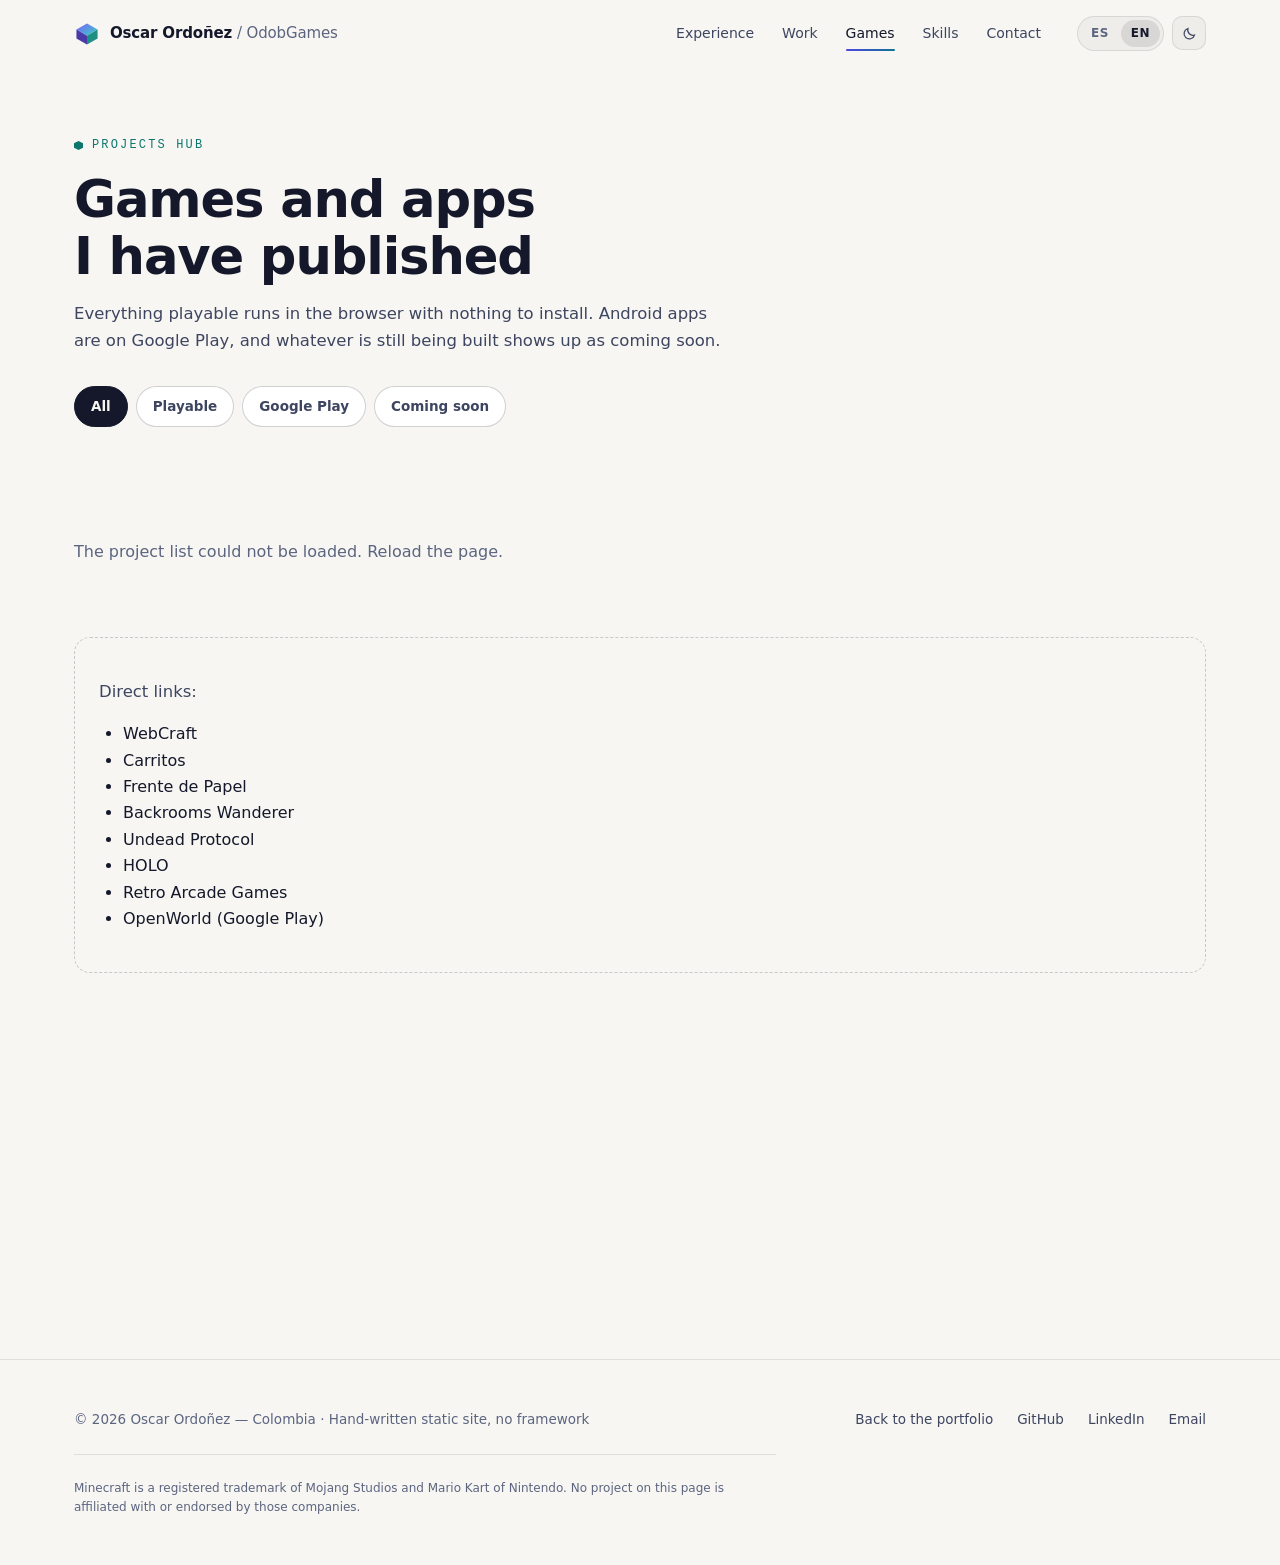
==== juegos/index.html @ a4446d8a "feat: redesign the site (light and dark theme, new hero, experience cards) and add the projects hub" ====
<!doctype html>
<html lang="es">
<head>
<meta charset="utf-8">
<meta name="viewport" content="width=device-width, initial-scale=1, viewport-fit=cover">
<meta name="color-scheme" content="light dark">
<meta name="theme-color" content="#f7f6f2" media="(prefers-color-scheme: light)">
<meta name="theme-color" content="#07080c" media="(prefers-color-scheme: dark)">
<title>Juegos y proyectos — Oscar Ordoñez</title>
<meta name="description" content="Juegos jugables en el navegador, apps de Google Play y proyectos de código abierto de Oscar Ordoñez / OdobGames.">
<link rel="canonical" href="https://odobgames.github.io/Portafolio/juegos/">
<meta property="og:type" content="website">
<meta property="og:title" content="Juegos y proyectos — Oscar Ordoñez">
<meta property="og:description" content="Juegos que corren en el navegador, apps de Google Play y código abierto.">
<meta property="og:image" content="https://odobgames.github.io/Portafolio/assets/img/og.png">
<link rel="icon" href="../assets/img/favicon.svg" type="image/svg+xml">
<link rel="preload" href="../assets/fonts/inter-latin.woff2" as="font" type="font/woff2" crossorigin>
<link rel="preload" href="../assets/fonts/space-grotesk-latin.woff2" as="font" type="font/woff2" crossorigin>
<link rel="stylesheet" href="../assets/css/styles.css">
<script>
  document.documentElement.classList.add('js');
  try { var t = localStorage.getItem('oo-theme'); if (t === 'light' || t === 'dark') document.documentElement.setAttribute('data-theme', t); } catch (e) {}
  setTimeout(function () { if (!document.documentElement.classList.contains('js-ready')) document.documentElement.classList.remove('js'); }, 4000);
</script>
</head>
<body>
<a class="skip-link" href="#main" data-i18n="a11y.skip">Saltar al contenido</a>

<header class="nav is-stuck">
  <div class="shell">
    <a class="brand" href="../" data-i18n-attr="aria-label:a11y.home" aria-label="Oscar Ordoñez — inicio">
      <svg viewBox="0 0 32 32" aria-hidden="true" focusable="false">
        <defs><linearGradient id="bg" x1="0" y1="0" x2="1" y2="1"><stop offset="0" stop-color="#7c5cff"/><stop offset="1" stop-color="#35d6c1"/></linearGradient></defs>
        <path d="M16 3 29 10.5 16 18 3 10.5Z" fill="url(#bg)"/><path d="M3 10.5 16 18v11L3 21.5Z" fill="#4a3aa8"/><path d="M29 10.5 16 18v11l13-7.5Z" fill="#1f8f83"/>
      </svg>
      <span>Oscar Ordoñez <em>/ OdobGames</em></span>
    </a>
    <nav class="nav-links" id="nav-links" aria-label="Principal">
      <a href="../#experiencia" data-i18n="nav.exp">Experiencia</a>
      <a href="../#proyectos" data-i18n="nav.work">Proyectos</a>
      <a href="./" class="is-active" aria-current="page" data-i18n="nav.games">Juegos</a>
      <a href="../#habilidades" data-i18n="nav.skills">Habilidades</a>
      <a href="../#contacto" data-i18n="nav.contact">Contacto</a>
    </nav>
    <div class="nav-tools">
      <div class="lang" role="group" data-i18n-attr="aria-label:a11y.lang" aria-label="Idioma del sitio">
        <button type="button" data-lang="es" aria-pressed="true">ES</button>
        <button type="button" data-lang="en" aria-pressed="false">EN</button>
      </div>
      <button class="icon-btn" type="button" id="theme-toggle" aria-pressed="false"
              data-i18n-attr="aria-label:a11y.theme" aria-label="Modo oscuro">
        <svg class="i-moon" viewBox="0 0 24 24" fill="none" stroke="currentColor" stroke-width="2" aria-hidden="true"><path d="M20 14.5A8.5 8.5 0 0 1 9.5 4 8.5 8.5 0 1 0 20 14.5Z"/></svg>
        <svg class="i-sun" viewBox="0 0 24 24" fill="none" stroke="currentColor" stroke-width="2" aria-hidden="true"><circle cx="12" cy="12" r="4"/><path d="M12 2v2M12 20v2M4.9 4.9l1.4 1.4M17.7 17.7l1.4 1.4M2 12h2M20 12h2M4.9 19.1l1.4-1.4M17.7 6.3l1.4-1.4"/></svg>
      </button>
      <button class="burger" type="button" aria-expanded="false" aria-controls="nav-links"
              data-i18n-attr="aria-label:a11y.menu" aria-label="Abrir menú"><span></span></button>
    </div>
  </div>
</header>

<main id="main">
  <section class="hub-head">
    <div class="shell">
      <p class="eyebrow" data-i18n="hub.eyebrow">Hub de proyectos</p>
      <h1 data-i18n="hub.title">Juegos y apps que he publicado</h1>
      <p class="hub-intro" data-i18n="hub.intro">
        Todo lo jugable corre en el navegador, sin instalar nada. Las apps de Android están en
        Google Play y lo que aún se está construyendo aparece como próximamente.
      </p>
      <div id="hub-filters" class="hub-filters" role="group" aria-label="Filtrar proyectos">
        <button type="button" class="chip" data-filter="all" aria-pressed="true">Todos</button>
        <button type="button" class="chip" data-filter="playable" aria-pressed="false">Jugables</button>
        <button type="button" class="chip" data-filter="store" aria-pressed="false">Google Play</button>
        <button type="button" class="chip" data-filter="coming-soon" aria-pressed="false">Próximamente</button>
      </div>
    </div>
  </section>

  <section class="hub-list">
    <div class="shell">
      <p id="hub-count" class="sr-only" aria-live="polite"></p>
      <ul id="hub-grid" class="hub-grid"></ul>
      <div id="hub-fallback" class="hub-fallback-box" hidden>
        <p class="hub-intro" data-i18n="hub.fallback">Enlaces directos:</p>
        <ul class="hub-fallback">
          <li><a href="https://webcraft-8p8.pages.dev/">WebCraft</a></li>
          <li><a href="https://carritos-bty.pages.dev/">Carritos</a></li>
          <li><a href="https://frente-de-papel.pages.dev/">Frente de Papel</a></li>
          <li><a href="https://backrooms-wanderer.pages.dev/">Backrooms Wanderer</a></li>
          <li><a href="https://undead-protocol.pages.dev/">Undead Protocol</a></li>
          <li><a href="https://holo-incremental.pages.dev/">HOLO</a></li>
          <li><a href="https://odobgames.github.io/Retro-Arcade-Games/">Retro Arcade Games</a></li>
          <li><a href="https://play.google.com/store/apps/details?id=com.odobgames.openworld">OpenWorld (Google Play)</a></li>
        </ul>
      </div>
      <noscript><style>#hub-fallback[hidden] { display: block; }</style></noscript>
    </div>
  </section>
</main>

<footer>
  <div class="shell foot">
    <p data-i18n="footer.left">© 2026 Oscar Ordoñez — Colombia · Sitio estático escrito a mano, sin framework</p>
    <nav class="foot-links" data-i18n-attr="aria-label:a11y.footer" aria-label="Enlaces del pie">
      <a href="../" data-i18n="hub.back">Volver al portafolio</a>
      <a href="https://github.com/OdobGames" target="_blank" rel="noopener noreferrer">GitHub</a>
      <a href="https://www.linkedin.com/in/oscarordonez13" target="_blank" rel="noopener noreferrer">LinkedIn</a>
      <a href="mailto:13odob27@gmail.com" data-i18n="footer.mail">Correo</a>
    </nav>
  </div>
  <div class="shell">
    <p class="legal" data-i18n="hub.legal">
      Minecraft es una marca registrada de Mojang Studios y Mario Kart de Nintendo. Ningún
      proyecto de esta página está afiliado a esas empresas ni cuenta con su respaldo.
    </p>
  </div>
</footer>

<script src="../assets/js/i18n.js" defer></script>
<script src="../assets/js/main.js" defer></script>
<script src="../assets/js/hub.js" defer></script>
</body>
</html>
---- assets/css/styles.css ----
/* =========================================================================
   Oscar Ordoñez — portfolio
   Design tokens first, then layout, then components, then responsive.
   No build step: this file is served as-is by GitHub Pages.
   ========================================================================= */

/* Self-hosted fonts (SIL Open Font License). Latin subset, variable weight. */
@font-face { font-family: 'Inter'; font-style: normal; font-weight: 400 600; font-display: swap; src: url("../fonts/inter-latin.woff2") format("woff2"); unicode-range: U+0000-00FF, U+0131, U+0152-0153, U+02BB-02BC, U+02C6, U+02DA, U+02DC, U+0304, U+0308, U+0329, U+2000-206F, U+20AC, U+2122, U+2191, U+2193, U+2212, U+2215, U+FEFF, U+FFFD; }
@font-face { font-family: 'JetBrains Mono'; font-style: normal; font-weight: 400 500; font-display: swap; src: url("../fonts/jetbrains-mono-latin.woff2") format("woff2"); unicode-range: U+0000-00FF, U+0131, U+0152-0153, U+02BB-02BC, U+02C6, U+02DA, U+02DC, U+0304, U+0308, U+0329, U+2000-206F, U+20AC, U+2122, U+2191, U+2193, U+2212, U+2215, U+FEFF, U+FFFD; }
@font-face { font-family: 'Space Grotesk'; font-style: normal; font-weight: 500 700; font-display: swap; src: url("../fonts/space-grotesk-latin.woff2") format("woff2"); unicode-range: U+0000-00FF, U+0131, U+0152-0153, U+02BB-02BC, U+02C6, U+02DA, U+02DC, U+0304, U+0308, U+0329, U+2000-206F, U+20AC, U+2122, U+2191, U+2193, U+2212, U+2215, U+FEFF, U+FFFD; }

:root {
  color-scheme: light;

  /* Light is the default: a warm paper ground, white cards, deep ink. */
  --bg:            #f7f6f2;
  --surface-1:     #ffffff;
  --surface-2:     #f1efe9;
  --surface-3:     #e9e6de;

  --line:          rgba(20, 24, 38, 0.10);
  --line-strong:   rgba(20, 24, 38, 0.20);

  --tint-1:        rgba(20, 24, 38, 0.035);
  --tint-2:        rgba(20, 24, 38, 0.06);
  --tint-3:        rgba(20, 24, 38, 0.10);

  --text:          #14182a;
  --text-soft:     #3d4560;
  --text-dim:      #5c6580;

  --accent:        #4f46e5;
  --accent-soft:   #4338ca;
  --accent-2:      #0f766e;
  --accent-3:      #b45309;
  --on-accent:     #ffffff;

  --grad: linear-gradient(120deg, #4f46e5 0%, #0e7490 100%);

  --nav-bg:        rgba(247, 246, 242, 0.88);
  --sheet-bg:      rgba(247, 246, 242, 0.98);
  --hero-glow-1:   rgba(79, 70, 229, 0.10);
  --hero-glow-2:   rgba(14, 116, 144, 0.08);
  --shadow-lg:     0 30px 60px -36px rgba(20, 24, 38, 0.35);

  --radius-sm: 10px;
  --radius:    16px;
  --radius-lg: 24px;

  --s1: 4px;  --s2: 8px;  --s3: 12px; --s4: 16px; --s5: 24px;
  --s6: 32px; --s7: 48px; --s8: 64px; --s9: 96px; --s10: 128px;

  --shell: 1180px;
  --nav-h: 68px;

  --ease: cubic-bezier(0.22, 1, 0.36, 1);
  --ease-out: cubic-bezier(0.16, 1, 0.3, 1);

  --font-display: 'Space Grotesk', ui-sans-serif, system-ui, sans-serif;
  --font-body: 'Inter', ui-sans-serif, system-ui, -apple-system, 'Segoe UI', sans-serif;
  --font-mono: 'JetBrains Mono', ui-monospace, SFMono-Regular, Menlo, monospace;
}

@media (prefers-color-scheme: dark) {
  :root:not([data-theme="light"]) {
    color-scheme: dark;
    --bg: #07080c; --surface-1: #0c0e14; --surface-2: #11141c; --surface-3: #171b25;
    --line: rgba(255, 255, 255, 0.08); --line-strong: rgba(255, 255, 255, 0.16);
    --tint-1: rgba(255, 255, 255, 0.035); --tint-2: rgba(255, 255, 255, 0.06); --tint-3: rgba(255, 255, 255, 0.10);
    --text: #e9edf4; --text-soft: #b4bdcc; --text-dim: #8a95a8;
    --accent: #8b6dff; --accent-soft: #a08bff; --accent-2: #35d6c1; --accent-3: #ffb454;
    --on-accent: #06070a;
    --grad: linear-gradient(120deg, #8b6dff 0%, #35d6c1 100%);
    --nav-bg: rgba(7, 8, 12, 0.78); --sheet-bg: rgba(9, 11, 16, 0.97);
    --hero-glow-1: rgba(124, 92, 255, 0.22); --hero-glow-2: rgba(53, 214, 193, 0.14);
    --shadow-lg: 0 40px 80px -40px rgba(0, 0, 0, 0.9);
  }
}

:root[data-theme="dark"] {
  color-scheme: dark;
  --bg: #07080c; --surface-1: #0c0e14; --surface-2: #11141c; --surface-3: #171b25;
  --line: rgba(255, 255, 255, 0.08); --line-strong: rgba(255, 255, 255, 0.16);
  --tint-1: rgba(255, 255, 255, 0.035); --tint-2: rgba(255, 255, 255, 0.06); --tint-3: rgba(255, 255, 255, 0.10);
  --text: #e9edf4; --text-soft: #b4bdcc; --text-dim: #8a95a8;
  --accent: #8b6dff; --accent-soft: #a08bff; --accent-2: #35d6c1; --accent-3: #ffb454;
  --on-accent: #06070a;
  --grad: linear-gradient(120deg, #8b6dff 0%, #35d6c1 100%);
  --nav-bg: rgba(7, 8, 12, 0.78); --sheet-bg: rgba(9, 11, 16, 0.97);
  --hero-glow-1: rgba(124, 92, 255, 0.22); --hero-glow-2: rgba(53, 214, 193, 0.14);
  --shadow-lg: 0 40px 80px -40px rgba(0, 0, 0, 0.9);
}

*, *::before, *::after { box-sizing: border-box; }

html {
  scroll-behavior: smooth;
  scroll-padding-top: calc(var(--nav-h) + 16px);
  -webkit-text-size-adjust: 100%;
}

body {
  margin: 0;
  background: var(--bg);
  color: var(--text);
  font-family: var(--font-body);
  font-size: 16px;
  line-height: 1.65;
  -webkit-font-smoothing: antialiased;
  text-rendering: optimizeLegibility;
  overflow-x: hidden;
}

img, canvas, svg { display: block; max-width: 100%; }
a { color: inherit; text-decoration: none; }
button { font: inherit; color: inherit; }

h1, h2, h3, h4 {
  font-family: var(--font-display);
  font-weight: 600;
  line-height: 1.1;
  letter-spacing: -0.022em;
  margin: 0;
  text-wrap: balance;
}

p { margin: 0; text-wrap: pretty; }

::selection { background: var(--accent); color: var(--on-accent); }

:focus-visible {
  outline: 2px solid var(--accent-2);
  outline-offset: 3px;
  border-radius: 4px;
  /* A dark inner ring, so the outline stays visible even on the accent-2 half
     of a gradient button. */
  box-shadow: 0 0 0 2px var(--bg);
}

/* Screen-reader-only, and the skip link that becomes visible on focus. */
.sr-only {
  position: absolute; width: 1px; height: 1px; padding: 0; margin: -1px;
  overflow: hidden; clip: rect(0 0 0 0); white-space: nowrap; border: 0;
}
.skip-link {
  position: fixed; top: 10px; left: 50%; transform: translateX(-50%) translateY(-200%);
  z-index: 200; background: var(--text); color: var(--bg); padding: 10px 18px;
  border-radius: 999px; font-weight: 600; transition: transform .2s var(--ease);
}
.skip-link:focus { transform: translateX(-50%) translateY(0); }

.shell { width: 100%; max-width: var(--shell); margin: 0 auto; padding: 0 var(--s5); }

/* =========================================================== scroll meter */

.progress {
  position: fixed; inset: 0 0 auto 0; height: 2px; z-index: 120;
  background: var(--grad); transform: scaleX(0); transform-origin: 0 50%;
  will-change: transform;
}

/* ================================================================ header */

.nav {
  position: fixed; inset: 0 0 auto 0; z-index: 100; height: var(--nav-h);
  display: flex; align-items: center;
  transition: background .3s var(--ease), border-color .3s var(--ease), backdrop-filter .3s;
  border-bottom: 1px solid transparent;
}
.nav.is-stuck {
  background: var(--nav-bg);
  backdrop-filter: blur(14px) saturate(160%);
  -webkit-backdrop-filter: blur(14px) saturate(160%);
  border-bottom-color: var(--line);
}
.nav .shell { display: flex; align-items: center; gap: var(--s5); }

.brand { display: flex; align-items: center; gap: 10px; font-family: var(--font-display); font-weight: 600; letter-spacing: -0.01em; }
.brand svg { width: 26px; height: 26px; flex: none; }
.brand span { font-size: 15px; }
.brand em { color: var(--text-dim); font-style: normal; font-weight: 400; }

.nav-links { display: flex; gap: var(--s1); margin-left: auto; }
.nav-links a {
  position: relative; padding: 8px 12px; border-radius: 999px;
  font-size: 14px; color: var(--text-soft);
  transition: color .2s var(--ease), background .2s var(--ease);
}
.nav-links a:hover { color: var(--text); background: var(--tint-2); }
.nav-links a.is-active { color: var(--text); }
.nav-links a.is-active::after {
  content: ''; position: absolute; left: 12px; right: 12px; bottom: 2px;
  height: 2px; border-radius: 2px; background: var(--grad);
}

.nav-tools { display: flex; align-items: center; gap: var(--s2); }

.lang {
  display: flex; padding: 3px; gap: 2px; border: 1px solid var(--line);
  border-radius: 999px; background: var(--tint-1);
}
.lang button {
  border: 0; background: transparent; cursor: pointer; padding: 4px 10px;
  border-radius: 999px; font-size: 12px; font-weight: 600; letter-spacing: .04em;
  color: var(--text-dim); transition: color .2s, background .2s;
}
.lang button[aria-pressed='true'] { background: var(--tint-3); color: var(--text); }
.lang button:hover { color: var(--text); }

.icon-btn {
  display: grid; place-items: center; width: 34px; height: 34px; cursor: pointer;
  border: 1px solid var(--line); border-radius: 10px; background: var(--tint-1);
  color: var(--text-soft); transition: color .2s, border-color .2s, background .2s;
}
.icon-btn:hover { color: var(--text); border-color: var(--line-strong); background: var(--tint-2); }
.icon-btn svg { width: 15px; height: 15px; }
.icon-btn .i-sun { display: none; }
#theme-toggle[aria-pressed='true'] .i-moon { display: none; }
#theme-toggle[aria-pressed='true'] .i-sun { display: block; }



.burger { display: none; }

/* ================================================================ buttons */

.btn {
  display: inline-flex; align-items: center; justify-content: center; gap: 9px;
  padding: 13px 22px; border-radius: 999px; border: 1px solid transparent;
  font-weight: 600; font-size: 14.5px; letter-spacing: -0.005em; cursor: pointer;
  transition: transform .2s var(--ease), box-shadow .3s var(--ease),
              background .25s var(--ease), border-color .25s var(--ease), color .2s;
  white-space: nowrap;
}
.btn svg { width: 17px; height: 17px; flex: none; }
.btn-primary {
  background: var(--grad); color: var(--on-accent);
  box-shadow: 0 10px 28px -14px rgba(79,70,229,.6);
}
.btn-primary:hover { transform: translateY(-2px); box-shadow: 0 16px 34px -14px rgba(79,70,229,.7); }
.btn-ghost { border-color: var(--line-strong); background: var(--tint-1); color: var(--text); }
.btn-ghost:hover { background: var(--tint-3); border-color: var(--line-strong); transform: translateY(-2px); }
.btn-sm { padding: 9px 16px; font-size: 13.5px; }

/* ================================================================== hero */

.hero { position: relative; padding: calc(var(--nav-h) + var(--s8)) 0 var(--s9); overflow: hidden; }
.hero::before {
  content: ''; position: absolute; inset: -20% -10% auto -10%; height: 640px; z-index: 0;
  background:
    radial-gradient(58% 52% at 18% 8%, var(--hero-glow-1), transparent 62%),
    radial-gradient(46% 46% at 86% 20%, var(--hero-glow-2), transparent 64%);
  pointer-events: none;
}
.hero > .shell { position: relative; z-index: 2; }

.hero-grid { display: grid; grid-template-columns: minmax(0, 1.25fr) minmax(0, 0.75fr); gap: var(--s8); align-items: center; }

.badge {
  display: inline-flex; align-items: center; gap: 9px; padding: 6px 14px 6px 10px;
  border: 1px solid rgba(53,214,193,.30); border-radius: 999px;
  background: rgba(53,214,193,.07); color: var(--accent-2);
  font-size: 13px; font-weight: 500; letter-spacing: .01em;
}
.badge .dot { width: 7px; height: 7px; border-radius: 50%; background: var(--accent-2); position: relative; }
.badge .dot::after {
  content: ''; position: absolute; inset: -4px; border-radius: 50%;
  border: 1px solid var(--accent-2); opacity: .55; animation: ping 2.4s var(--ease) infinite;
}
@keyframes ping { 0% { transform: scale(.6); opacity: .7 } 70%,100% { transform: scale(1.6); opacity: 0 } }


.hero h1 {
  margin: var(--s4) 0 0;
  font-size: clamp(2.3rem, 4.6vw, 3.7rem);
  letter-spacing: -0.035em; line-height: 1.05; hyphens: manual;
}
.hero h1 .grad { background: var(--grad); -webkit-background-clip: text; background-clip: text; color: transparent; }
.hero .kicker {
  font-family: var(--font-mono); font-size: 12.5px; letter-spacing: .14em;
  text-transform: uppercase; color: var(--accent-2); margin-top: var(--s5);
}
.hero .lede { margin-top: var(--s5); max-width: 56ch; font-size: clamp(1rem, 1.5vw, 1.12rem); color: var(--text-soft); }
.hero-actions { display: flex; flex-wrap: wrap; align-items: center; gap: var(--s3); margin-top: var(--s6); }
.quiet-link {
  display: inline-flex; align-items: center; gap: 8px; padding: 13px 6px;
  font-family: var(--font-mono); font-size: 13px; color: var(--text-dim);
  transition: color .2s var(--ease);
}
.quiet-link svg { width: 16px; height: 16px; }
.quiet-link:hover { color: var(--text); }

.hero-card {
  padding: var(--s6); border: 1px solid var(--line); border-radius: var(--radius-lg);
  background: var(--surface-1); box-shadow: var(--shadow-lg);
}
.hero-card-title {
  font-family: var(--font-mono); font-size: 12px; font-weight: 500; letter-spacing: .16em;
  text-transform: uppercase; color: var(--text-dim);
}
.facts { margin: var(--s5) 0 0; display: grid; gap: 0; }
.fact { padding: var(--s4) 0; border-top: 1px solid var(--line); }
.fact:first-child { border-top: 0; padding-top: 0; }
.fact dt { font-family: var(--font-display); font-size: 1.18rem; font-weight: 600; letter-spacing: -.02em; }
.fact dd { margin: 2px 0 0; font-size: 13.5px; color: var(--text-soft); line-height: 1.45; }
.hero-card-link {
  display: inline-flex; align-items: center; gap: 8px; margin-top: var(--s5);
  font-weight: 600; font-size: 14px; color: var(--accent-soft);
}
.hero-card-link svg { width: 16px; height: 16px; transition: transform .25s var(--ease); }
.hero-card-link:hover svg { transform: translateX(4px); }

/* ============================================================== sections */

section { position: relative; padding: var(--s9) 0; }
.section-head { max-width: 62ch; margin-bottom: var(--s8); }
.eyebrow {
  display: inline-flex; align-items: center; gap: 9px;
  font-family: var(--font-mono); font-size: 12px; letter-spacing: .18em;
  text-transform: uppercase; color: var(--accent-2); margin-bottom: var(--s4);
}
.eyebrow::before {
  content: ''; width: 9px; height: 9px; flex: none;
  background: var(--accent-2);
  clip-path: polygon(50% 0, 100% 25%, 100% 75%, 50% 100%, 0 75%, 0 25%);
}
.section-head h2 { font-size: clamp(1.9rem, 3.7vw, 2.85rem); }
.section-head p { margin-top: var(--s4); color: var(--text-soft); font-size: 1.03rem; }

.rule { height: 1px; background: linear-gradient(90deg, var(--line-strong), transparent); }

/* ========================================================= flagship work */

.flagship { display: grid; gap: var(--s8); }

.project {
  display: grid; grid-template-columns: 1.05fr 1fr; gap: var(--s7); align-items: center;
  padding: var(--s7); border: 1px solid var(--line); border-radius: var(--radius-lg);
  background: var(--surface-1); position: relative; overflow: hidden;
}
.project--alt { grid-template-columns: 1fr 1.05fr; }
.project--alt .project-media { order: -1; }

.project-status {
  display: inline-flex; align-items: center; gap: 8px; font-size: 12px;
  font-family: var(--font-mono); letter-spacing: .1em; text-transform: uppercase;
  color: var(--accent-2);
}
.project-status .dot { width: 7px; height: 7px; border-radius: 50%; background: var(--accent-2); box-shadow: 0 0 0 4px var(--hero-glow-2); }
.project h3 { font-size: clamp(1.65rem, 3vw, 2.2rem); margin-top: var(--s3); }
.project .hook { margin-top: var(--s2); color: var(--accent-soft); font-weight: 500; }
.project .body { margin-top: var(--s4); color: var(--text-soft); }

.challenges { list-style: none; margin: var(--s6) 0 0; padding: 0; display: grid; gap: var(--s4); }
.challenges li { display: grid; grid-template-columns: auto 1fr; gap: var(--s3); align-items: start; }
.challenges .num {
  width: 26px; height: 26px; display: grid; place-items: center; flex: none;
  border-radius: 8px; background: var(--tint-2); border: 1px solid var(--line);
  font-family: var(--font-mono); font-size: 11.5px; color: var(--accent-2);
}
.challenges b { display: block; font-size: 14.5px; font-weight: 600; }
.challenges p { font-size: 14px; color: var(--text-dim); margin-top: 1px; }

.tags { display: flex; flex-wrap: wrap; gap: 7px; margin-top: var(--s6); }
.tag {
  padding: 5px 11px; border-radius: 999px; border: 1px solid var(--line);
  background: var(--tint-1); font-family: var(--font-mono);
  font-size: 11.5px; color: var(--text-soft); letter-spacing: .02em;
}

.project-actions { display: flex; flex-wrap: wrap; gap: var(--s3); margin-top: var(--s6); }

/* The screenshot sits in a browser-chrome frame so it reads as a running app. */
.project-media { display: flex; flex-direction: column; justify-content: center; }

.project-shot {
  margin: 0; border: 1px solid var(--line-strong); border-radius: var(--radius);
  background: var(--surface-3); overflow: hidden; box-shadow: var(--shadow-lg);
}
.project-shot img { width: 100%; height: auto; aspect-ratio: 16 / 9; object-fit: cover; background: var(--surface-3); }

.project-more { margin-top: var(--s5); border-top: 1px solid var(--line); padding-top: var(--s4); }
.project-more summary {
  cursor: pointer; font-weight: 600; font-size: 14px; color: var(--accent-soft);
  list-style: none; display: inline-flex; align-items: center; gap: 8px;
}
.project-more summary::-webkit-details-marker { display: none; }
.project-more summary::before {
  content: ''; width: 7px; height: 7px; border-right: 2px solid currentColor; border-bottom: 2px solid currentColor;
  transform: rotate(-45deg); transition: transform .2s var(--ease);
}
.project-more[open] summary::before { transform: rotate(45deg); }
.project-more .challenges { margin-top: var(--s4); }

.frame-bar {
  display: flex; align-items: center; gap: 7px; padding: 10px 14px;
  border-bottom: 1px solid var(--line); background: var(--tint-1);
}
.frame-bar i { width: 9px; height: 9px; border-radius: 50%; background: var(--line-strong); }
.frame-bar span {
  margin-left: 8px; font-family: var(--font-mono); font-size: 11.5px; color: var(--text-dim);
  overflow: hidden; text-overflow: ellipsis; white-space: nowrap;
}

.mid-cta {
  display: flex; flex-wrap: wrap; align-items: center; justify-content: space-between;
  gap: var(--s4); margin-top: var(--s8);
  padding: var(--s5) var(--s6); border-radius: var(--radius);
  border: 1px dashed var(--line-strong); background: var(--tint-1);
}
.mid-cta p { color: var(--text-soft); font-size: 15px; }

/* ======================================================== secondary grid */

.grid { display: grid; grid-template-columns: repeat(3, minmax(0, 1fr)); gap: var(--s5); }

.card {
  position: relative; display: flex; flex-direction: column;
  padding: var(--s6); border: 1px solid var(--line); border-radius: var(--radius);
  background: linear-gradient(180deg, var(--surface-1), rgba(12,14,20,.6));
  transition: transform .35s var(--ease), border-color .35s var(--ease), background .35s var(--ease);
  overflow: hidden;
}
.card::before {
  content: ''; position: absolute; inset: 0; opacity: 0; pointer-events: none;
  background: radial-gradient(60% 60% at 50% 0%, rgba(124,92,255,.14), transparent 70%);
  transition: opacity .35s var(--ease);
}
.card:hover { transform: translateY(-4px); border-color: var(--line-strong); }
.card:hover::before { opacity: 1; }
.card-icon {
  width: 40px; height: 40px; border-radius: 11px; display: grid; place-items: center;
  background: var(--tint-2); border: 1px solid var(--line); margin-bottom: var(--s4);
}
.card-icon svg { width: 20px; height: 20px; color: var(--accent-2); }
.card-kind {
  font-family: var(--font-mono); font-size: 11px; letter-spacing: .14em;
  text-transform: uppercase; color: var(--text-dim);
  min-height: 3.3em; /* two lines, so titles line up across the row */
}
.card h3 { font-size: 1.18rem; margin-top: 6px; min-height: 2.2em; }
.card p { margin-top: var(--s3); font-size: 14.5px; color: var(--text-soft); flex: 1; }
.card .link {
  margin-top: var(--s5); display: inline-flex; align-items: center; gap: 7px;
  font-size: 13.5px; font-weight: 600; color: var(--accent-soft);
}
.card .link svg { width: 15px; height: 15px; transition: transform .25s var(--ease); }
.card:hover .link svg { transform: translate(3px, -3px); }

/* ============================================================== skills */

.skills { display: grid; grid-template-columns: repeat(2, minmax(0, 1fr)); gap: var(--s5); }
.skill {
  padding: var(--s6); border: 1px solid var(--line); border-radius: var(--radius);
  background: linear-gradient(180deg, var(--tint-1), transparent);
}
.skill h3 { font-size: 1.05rem; display: flex; align-items: center; gap: 10px; }
.skill h3::before {
  content: ''; width: 10px; height: 10px; flex: none; background: var(--grad);
  clip-path: polygon(50% 0, 100% 25%, 100% 75%, 50% 100%, 0 75%, 0 25%);
}
.skill p { margin-top: var(--s3); font-size: 14px; color: var(--text-dim); }
.skill .tags { margin-top: var(--s4); }

/* ============================================================ trajectory */

.timeline { display: grid; gap: var(--s4); }
.tl-item {
  padding: var(--s6); border: 1px solid var(--line); border-radius: var(--radius);
  background: var(--surface-1); transition: border-color .3s var(--ease), box-shadow .3s var(--ease);
}
.tl-item:hover { border-color: var(--line-strong); box-shadow: var(--shadow-lg); }
@media (min-width: 900px) {
  .tl-item { display: grid; grid-template-columns: 190px minmax(0, 1fr); column-gap: var(--s6); }
  .tl-item .when { grid-row: 1 / span 5; padding-top: 4px; }
}
.tl-item .when {
  font-family: var(--font-mono); font-size: 12px; letter-spacing: .1em;
  text-transform: uppercase; color: var(--accent-2); font-weight: 500;
}
.tl-item h3 { font-size: 1.15rem; margin-top: 4px; }
.tl-item .where { margin-top: 4px; font-size: 14px; color: var(--text-soft); font-weight: 500; }
.tl-item p { margin-top: var(--s3); color: var(--text-soft); font-size: 14.5px; max-width: 68ch; }
.tl-item p.when, .tl-item p.where { margin-top: 0; max-width: none; }
.tl-item p.where { margin-top: 4px; }
.tl-item .tags { margin-top: var(--s4); }
.tl-item i { font-style: italic; color: var(--text); }

.cv-line { margin-top: var(--s6); font-size: 14.5px; color: var(--text-dim); }
.cv-line a { color: var(--accent-soft); font-weight: 600; margin-left: 6px; border-bottom: 1px solid var(--line-strong); }
.cv-line a:hover { color: var(--text); border-bottom-color: var(--accent-2); }

/* =============================================================== contact */

.contact-panel {
  position: relative; overflow: hidden; text-align: center;
  padding: var(--s9) var(--s6); border-radius: var(--radius-lg);
  border: 1px solid var(--line-strong);
  background:
    radial-gradient(70% 120% at 50% 0%, var(--hero-glow-1), transparent 62%),
    linear-gradient(180deg, var(--surface-2), var(--surface-1));
}
.contact-panel h2 { font-size: clamp(2rem, 4.4vw, 3.1rem); }
.contact-panel p { margin: var(--s5) auto 0; max-width: 54ch; color: var(--text-soft); }
.contact-actions { display: flex; flex-wrap: wrap; gap: var(--s3); justify-content: center; margin-top: var(--s7); }
.contact-note { margin-top: var(--s5); font-size: 13px; color: var(--text-dim); }

.copy-mail {
  display: inline-flex; align-items: center; gap: 10px; margin-top: var(--s5);
  padding: 9px 14px; border-radius: 999px; border: 1px dashed var(--line-strong);
  background: transparent; cursor: pointer; font-family: var(--font-mono);
  font-size: 13px; color: var(--text-soft); transition: border-color .25s, color .25s, background .25s;
}
.copy-mail:hover { color: var(--text); border-color: var(--accent-2); background: rgba(53,214,193,.06); }

/* ================================================================ footer */

footer { border-top: 1px solid var(--line); padding: var(--s7) 0; }
.legal {
  margin-top: var(--s5); padding-top: var(--s5); border-top: 1px solid var(--line);
  font-size: 12px; line-height: 1.6; color: var(--text-dim); max-width: 92ch;
}
.foot { display: flex; flex-wrap: wrap; gap: var(--s4); align-items: center; justify-content: space-between; }
.foot p { font-size: 13.5px; color: var(--text-dim); }
.foot-links { display: flex; flex-wrap: wrap; gap: var(--s5); }

/* Store listings under the OdobGames card: three verifiable links, not prose. */
.stores { list-style: none; margin: var(--s4) 0 0; padding: 0; display: flex; flex-wrap: wrap; gap: 6px; }
.stores a {
  display: inline-block; padding: 5px 11px; border-radius: 999px;
  border: 1px solid var(--line); background: var(--tint-1);
  font-size: 12.5px; color: var(--text-soft);
  transition: border-color .2s, color .2s, background .2s;
}
.stores a:hover { color: var(--text); border-color: var(--accent-2); background: rgba(53,214,193,.07); }

.project-status .sep, .project-status .scope { color: var(--text-dim); }
.foot-links a { font-size: 13.5px; color: var(--text-soft); transition: color .2s; }
.foot-links a:hover { color: var(--accent-2); }

.to-top {
  position: fixed; right: 22px; bottom: 22px; z-index: 90;
  width: 44px; height: 44px; display: grid; place-items: center;
  border-radius: 50%; border: 1px solid var(--line-strong);
  background: var(--nav-bg); backdrop-filter: blur(8px); cursor: pointer;
  opacity: 0; transform: translateY(12px); pointer-events: none;
  transition: opacity .3s var(--ease), transform .3s var(--ease), border-color .2s;
}
.to-top.is-on { opacity: 1; transform: none; pointer-events: auto; }
.to-top:hover { border-color: var(--accent-2); }
.to-top svg { width: 18px; height: 18px; }

/* ================================================== scroll-in animation */

.js [data-reveal] {
  opacity: 0; transform: translateY(18px);
  transition: opacity .7s var(--ease-out), transform .7s var(--ease-out);
  transition-delay: var(--delay, 0ms);
}
.js [data-reveal].is-in { opacity: 1; transform: none; }

/* ============================================================ responsive */

@media (max-width: 1024px) {
  .project, .project--alt { grid-template-columns: 1fr; gap: var(--s6); }
  .project--alt .project-media { order: 0; }
  .grid { grid-template-columns: repeat(2, minmax(0, 1fr)); }
  .hero-grid { grid-template-columns: 1fr; gap: var(--s7); }
}

@media (max-width: 780px) {
  :root { --s9: 56px; --s10: 72px; }
  .nav-links {
    position: fixed; inset: var(--nav-h) 0 auto 0; flex-direction: column; gap: 0;
    background: var(--sheet-bg); backdrop-filter: blur(16px);
    border-bottom: 1px solid var(--line); padding: var(--s3) var(--s5) var(--s5);
    transform: translateY(-120%); visibility: hidden;
    transition: transform .35s var(--ease), visibility .35s;
    margin-left: 0;
  }
  .nav-links.is-open { transform: none; visibility: visible; }
  .nav-links a { padding: 13px 4px; font-size: 16px; border-radius: 0; }
  .nav-links a.is-active::after { left: 4px; right: auto; width: 22px; bottom: 8px; }
  .nav .shell { gap: var(--s3); }
  .nav-tools { margin-left: auto; }
  .burger {
    display: grid; place-items: center; width: 40px; height: 40px; cursor: pointer;
    border: 1px solid var(--line); border-radius: 11px; background: var(--tint-1);
  }
  .burger span { display: block; width: 17px; height: 1.5px; background: var(--text); position: relative; transition: background .2s; }
  .burger span::before, .burger span::after {
    content: ''; position: absolute; left: 0; width: 17px; height: 1.5px; background: var(--text);
    transition: transform .28s var(--ease);
  }
  .burger span::before { top: -5.5px; }
  .burger span::after { top: 5.5px; }
  .burger[aria-expanded='true'] span { background: transparent; }
  .burger[aria-expanded='true'] span::before { transform: translateY(5.5px) rotate(45deg); }
  .burger[aria-expanded='true'] span::after { transform: translateY(-5.5px) rotate(-45deg); }
  .nav .btn-primary { display: none; }
  .brand em { display: none; } /* the studio suffix wraps the header on phones */
  .brand span { font-size: 14px; white-space: nowrap; }
  .brand svg { width: 22px; height: 22px; }

  .grid, .skills { grid-template-columns: 1fr; }
  .card-kind, .card h3 { min-height: 0; }
  .project { padding: var(--s5); }
  .hero { padding-top: calc(var(--nav-h) + var(--s7)); }
}

@media (max-width: 460px) {
  .hero-actions .btn { width: 100%; }
}

/* Forced-colors mode drops background images, which would erase a headline
   painted with background-clip: text. Hand it back a real colour. */
@media (forced-colors: active) {
  .hero h1 .grad, .lost h1 span {
    -webkit-text-fill-color: currentColor;
    background: none; color: CanvasText;
  }
  .btn-primary { border-color: ButtonText; }
}

/* Motion is decoration here: when it is unwelcome, remove it entirely rather
   than merely shortening it. */
@media (prefers-reduced-motion: reduce) {
  html { scroll-behavior: auto; }
  *, *::before, *::after {
    animation-duration: .001ms !important; animation-iteration-count: 1 !important;
    transition-duration: .001ms !important; scroll-behavior: auto !important;
  }
  .js [data-reveal] { opacity: 1; transform: none; }
}

/* Printing a portfolio is a real thing recruiters do. */
@media print {
  .nav, .progress, .to-top { display: none !important; }
  body { background: #fff; color: #000; }
  section { padding: 18px 0; break-inside: avoid; }
  .card, .project, .skill { border-color: #ccc; background: none; }
  a[href^='http']::after { content: ' (' attr(href) ')'; font-size: 10px; color: #555; }
}

/* ================================================================== hub */

.hub-head { padding: calc(var(--nav-h) + var(--s8)) 0 var(--s6); }
.hub-head h1 { font-size: clamp(2rem, 4.4vw, 3.2rem); max-width: 22ch; }
.hub-intro { margin-top: var(--s4); color: var(--text-soft); max-width: 62ch; font-size: 1.03rem; }

.hub-filters { display: flex; flex-wrap: wrap; gap: var(--s2); margin-top: var(--s6); }
.chip {
  padding: 8px 16px; border-radius: 999px; border: 1px solid var(--line-strong);
  background: var(--surface-1); color: var(--text-soft); cursor: pointer;
  font-size: 13.5px; font-weight: 600; transition: background .2s, color .2s, border-color .2s;
}
.chip:hover { color: var(--text); border-color: var(--accent); }
.chip[aria-pressed='true'] { background: var(--text); color: var(--bg); border-color: var(--text); }

.hub-list { padding: var(--s6) 0 var(--s9); }
.hub-grid {
  list-style: none; margin: 0; padding: 0;
  display: grid; grid-template-columns: repeat(auto-fill, minmax(min(100%, 320px), 1fr)); gap: var(--s5);
}
.hub-item { display: flex; }
.hub-card {
  display: flex; flex-direction: column; width: 100%; overflow: hidden;
  border: 1px solid var(--line); border-radius: var(--radius); background: var(--surface-1);
  transition: transform .3s var(--ease), box-shadow .3s var(--ease), border-color .3s var(--ease);
}
.hub-card:hover { transform: translateY(-4px); border-color: var(--line-strong); box-shadow: var(--shadow-lg); }
.hub-thumb { width: 100%; height: auto; aspect-ratio: 16 / 9; object-fit: cover; background: var(--surface-3); }
.hub-thumb--blank {
  display: grid; place-items: center;
  background: linear-gradient(135deg, var(--surface-3), var(--surface-2));
}
.hub-thumb--blank span {
  font-family: var(--font-display); font-weight: 700; font-size: 2.4rem; letter-spacing: -.03em; color: var(--text-dim);
}
.hub-body { display: flex; flex-direction: column; flex: 1; padding: var(--s5); }
.hub-status {
  font-family: var(--font-mono); font-size: 11px; letter-spacing: .14em; text-transform: uppercase; color: var(--accent-2);
}
.hub-status--coming-soon { color: var(--accent-3); }
.hub-body h2 { font-size: 1.25rem; margin-top: var(--s2); }
.hub-tagline { margin-top: var(--s2); font-weight: 500; color: var(--accent-soft); font-size: 14.5px; }
.hub-desc { margin-top: var(--s3); font-size: 14px; color: var(--text-soft); flex: 1; }
.hub-body .tags { margin-top: var(--s4); }
.hub-actions { margin-top: var(--s5); }
.hub-soon {
  display: inline-block; padding: 9px 16px; border-radius: 999px;
  border: 1px dashed var(--line-strong); font-size: 13.5px; font-weight: 600; color: var(--text-dim);
}
.hub-empty { grid-column: 1 / -1; padding: var(--s7) 0; color: var(--text-dim); }
.hub-fallback { margin-top: var(--s4); padding-left: var(--s5); }

@media (max-width: 780px) {
  .hub-head { padding-top: calc(var(--nav-h) + var(--s6)); }
}

/* Keep the footer below the fold while the hub cards are fetched, so filling the
   grid does not push visible content around. */
.hub-list { min-height: 100vh; }

.hub-fallback-box { margin-top: var(--s5); padding: var(--s5); border: 1px dashed var(--line-strong); border-radius: var(--radius); }
.hub-fallback-box[hidden] { display: none; }

/* Printing a portfolio is a real thing recruiters do: always light, nothing hidden. */
@media print {
  html:root, html:root[data-theme] {
    --bg: #fff !important; --surface-1: #fff !important; --surface-2: #fff !important; --surface-3: #eee !important;
    --text: #000 !important; --text-soft: #222 !important; --text-dim: #444 !important;
    --line: #bbb !important; --line-strong: #999 !important; --accent-soft: #222 !important; --accent-2: #222 !important;
    --shadow-lg: none !important;
  }
  [data-reveal], .js [data-reveal] { opacity: 1 !important; transform: none !important; }
  .hub-filters, .theme-toggle, #theme-toggle { display: none !important; }
}
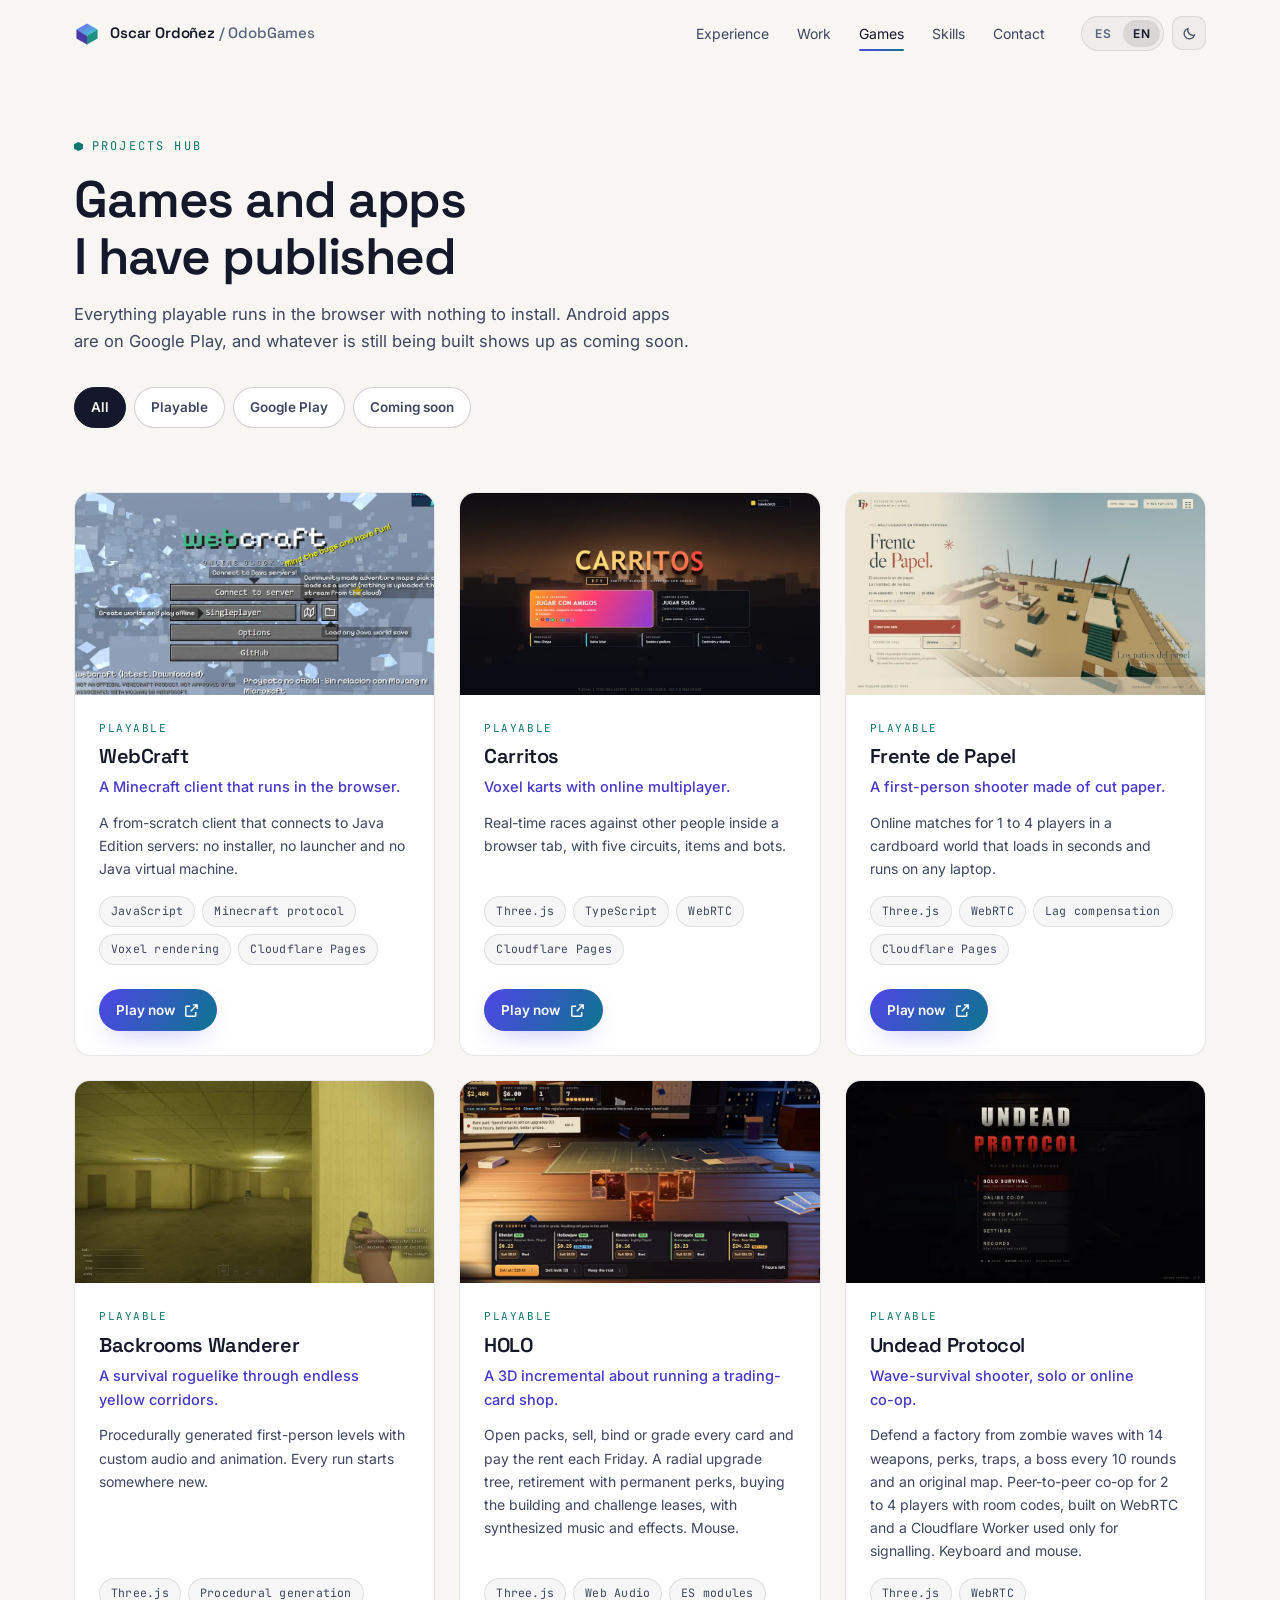
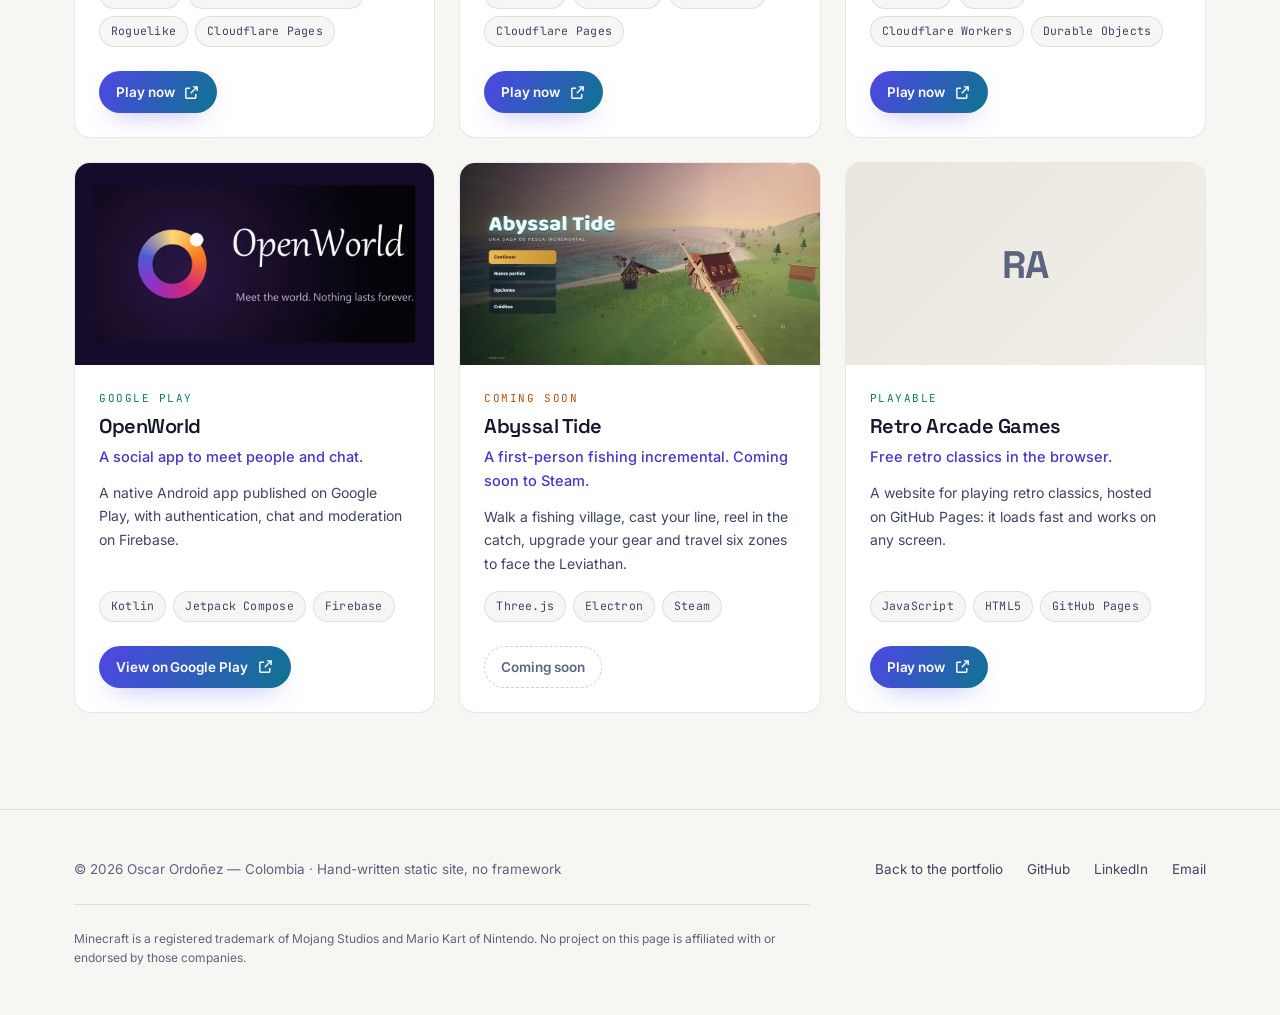
==== commit 93b9ff9d: "fix: translate the experience dates in English and add social meta tags to the hub" ====
--- a/juegos/index.html
+++ b/juegos/index.html
@@ -13,6 +13,12 @@
 <meta property="og:title" content="Juegos y proyectos — Oscar Ordoñez">
 <meta property="og:description" content="Juegos que corren en el navegador, apps de Google Play y código abierto.">
 <meta property="og:image" content="https://odobgames.github.io/Portafolio/assets/img/og.png">
+<meta property="og:url" content="https://odobgames.github.io/Portafolio/juegos/">
+<meta property="og:site_name" content="Oscar Ordoñez">
+<meta name="twitter:card" content="summary_large_image">
+<meta name="twitter:title" content="Juegos y proyectos — Oscar Ordoñez">
+<meta name="twitter:description" content="Juegos que corren en el navegador, apps de Google Play y código abierto.">
+<meta name="twitter:image" content="https://odobgames.github.io/Portafolio/assets/img/og.png">
 <link rel="icon" href="../assets/img/favicon.svg" type="image/svg+xml">
 <link rel="preload" href="../assets/fonts/inter-latin.woff2" as="font" type="font/woff2" crossorigin>
 <link rel="preload" href="../assets/fonts/space-grotesk-latin.woff2" as="font" type="font/woff2" crossorigin>
